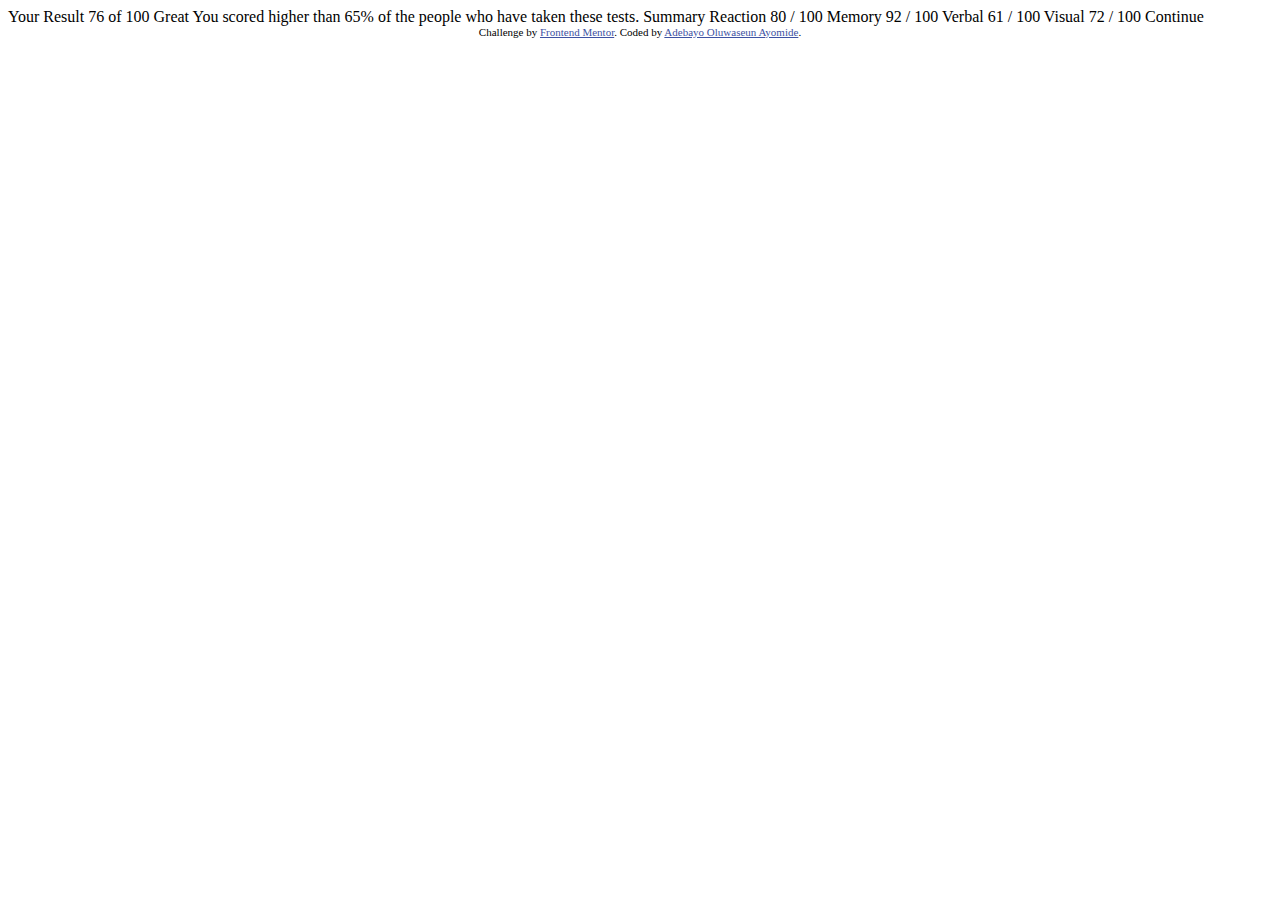
==== results-summary-component-main/index.html @ 3a075792 "Konga clone update" ====
<!DOCTYPE html>
<html lang="en">
<head>
  <meta charset="UTF-8">
  <meta name="viewport" content="width=device-width, initial-scale=1.0"> <!-- displays site properly based on user's device -->

  <link rel="icon" type="image/png" sizes="32x32" href="./assets/images/favicon-32x32.png">
  
  <title>Frontend Mentor | Results summary component</title>

  <!-- Feel free to remove these styles or customise in your own stylesheet 👍 -->
  <style>
    .attribution { font-size: 11px; text-align: center; }
    .attribution a { color: hsl(228, 45%, 44%); }
  </style>
</head>
<body>

  Your Result
  76
  of 100

  Great
  You scored higher than 65% of the people who have taken these tests.
  
  Summary

  Reaction
  80 / 100

  Memory
  92 / 100

  Verbal
  61 / 100

  Visual
  72 / 100

  Continue
  
  <div class="attribution">
    Challenge by <a href="https://github.com/pholhuche" target="_blank">Frontend Mentor</a>. 
    Coded by <a href="#">Adebayo Oluwaseun Ayomide</a>.
  </div>
</body>
</html>
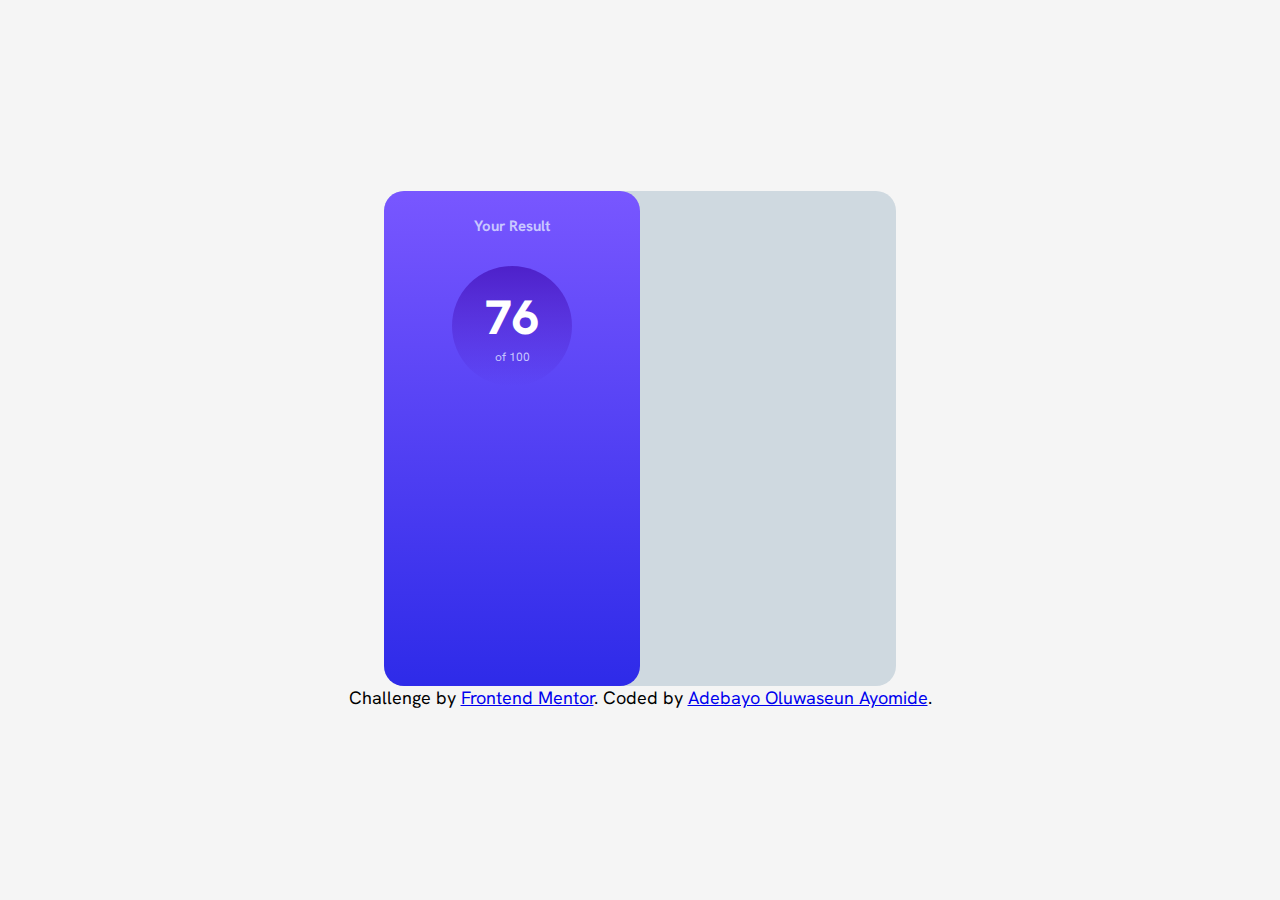
==== commit 33417f92: "new" ====
--- a/results-summary-component-main/index.html
+++ b/results-summary-component-main/index.html
@@ -8,40 +8,76 @@
   
   <title>Frontend Mentor | Results summary component</title>
 
-  <!-- Feel free to remove these styles or customise in your own stylesheet 👍 -->
-  <style>
+  <link rel="stylesheet" href="resultcard.css">
+  <link rel="preconnect" href="https://fonts.googleapis.com">
+<link rel="preconnect" href="https://fonts.gstatic.com" crossorigin>
+<link href="https://fonts.googleapis.com/css2?family=Hanken+Grotesk:ital,wght@0,100..900;1,100..900&family=Rajdhani:wght@300;400;500;600;700&display=swap" rel="stylesheet">
+  <!-- <style>
+   
     .attribution { font-size: 11px; text-align: center; }
     .attribution a { color: hsl(228, 45%, 44%); }
-  </style>
+  </style> -->
 </head>
 <body>
+  <!-- <div class="box">
 
-  Your Result
-  76
-  of 100
+    <div class="box1">
+      <div>Your Result</div>
+      <div class="circle">
+          <div class="firNum">76</div>
+          <div>of 100</div>
+      </div>
+      <div>Great</div>
+      <div>You scored higher than 65% of the people who have taken these tests.</div>
+    </div>
 
-  Great
-  You scored higher than 65% of the people who have taken these tests.
-  
-  Summary
+    <div class="box2">
+      <p>Summary</p>
+      <div class="sumR">
+        <div>Reaction</div>
+        <div>80 / 100</div>
+      </div>
+      <div class="sumM">
+        <div>Memory</div>
+        <div>92 / 100</div>
+      </div>
+      <div class="sumV">
+        <div>Verbal</div>
+        <div>61 / 100</div>
+      </div>
+      <div class="sumVl">
+        <div>Visual</div>
+        <div>72 / 100</div>
+      </div>
 
-  Reaction
-  80 / 100
+      <button>Continue</button>
+      
+    </div> 
 
-  Memory
-  92 / 100
+  </div>
+    <div class="attribution">
+      Challenge by <a href="https://github.com/pholhuche" target="_blank">Frontend Mentor</a>. 
+      Coded by <a href="#">Adebayo Oluwaseun Ayomide</a>.
+    </div>
+ -->
 
-  Verbal
-  61 / 100
+    <div class="result-summary">
+      <div class="component-left">
+          <h5>Your Result</h5>
+          <div class="left-circle">
+            <h2>76</h2>
+            <p>of 100</p>
+          </div>
 
-  Visual
-  72 / 100
+      </div>
+      <div class="component-right">
 
-  Continue
-  
-  <div class="attribution">
-    Challenge by <a href="https://github.com/pholhuche" target="_blank">Frontend Mentor</a>. 
-    Coded by <a href="#">Adebayo Oluwaseun Ayomide</a>.
-  </div>
+      </div>
+    </div>
+
+    <div class="attribution">
+      Challenge by <a href="https://github.com/pholhuche" target="_blank">Frontend Mentor</a>. 
+      Coded by <a href="#">Adebayo Oluwaseun Ayomide</a>.
+    </div>
 </body>
 </html>--- a/results-summary-component-main/resultcard.css
+++ b/results-summary-component-main/resultcard.css
@@ -0,0 +1,102 @@
+*{
+    box-sizing: border-box;
+    padding: 0;
+    margin: 0;
+  }
+
+  body{
+    background-color: whitesmoke;
+    display: flex;
+    justify-content: center;
+    align-items: center;
+    flex-direction: column;
+    font-size: 18px;
+    height: 100vh;
+    font-family: "Hanken Grotesk", sans-serif;
+  }
+
+  .box{
+    display: flex;
+    position: relative;
+    flex-direction: row;
+    /* justify-content: space-between; */
+    align-items: center;
+    height: 300px;
+    width: 400px;
+    gap: 20px;
+  }
+
+  .box1{
+   
+    box-sizing: border-box;
+    background-color: rgb(43, 43, 233);
+    color: white;
+    height: 300px;
+    width: 230px;
+    border-radius: 15px;
+    text-align: center;
+    padding: 20px 35px;
+
+  }
+
+  .circle{
+    height: 120px;
+    width: 120px;
+    background-color: rgb(34, 10, 143);
+    border-radius: 50%;
+    margin: 20px;
+    align-content: center;
+  }
+
+  .firNum{
+    font-size: 40px;
+    font-weight: 600;
+  }
+
+/* New style */
+
+  .result-summary{
+    width: 40%;
+    height: 55vh;
+    background-color:rgb(207, 217, 224);
+    border-radius: 20px;
+  }
+
+.component-left{
+    width: 50%;
+    height: 55vh;
+    border-radius: 20px;
+    background: linear-gradient(to bottom, hsl(252, 100%, 67%), hsl(241, 81%, 54%));
+    display: flex;
+    flex-direction: column;
+   padding: 25px 0 ;
+    align-items: center;
+}
+
+.component-left>h5{
+    color: hsl(241, 100%, 89%);
+    padding: 0 0 30px 0;
+}
+
+.left-circle>h2{
+    color: hsl(0, 0%, 100%);
+    font-size: 48px;
+    font-weight: 800;
+ 
+}
+
+.left-circle>p{
+    color: hsl(241, 100%, 89%);
+   font-size: 12px;
+}
+
+.left-circle{
+    height: 120px;
+    width: 120px;
+    border-radius: 50%;
+    
+    background: linear-gradient(to bottom, hsla(256, 72%, 46%, 1), hsla(241, 72%, 46%, 0));
+    text-align: center;
+    padding: 20px;
+    
+}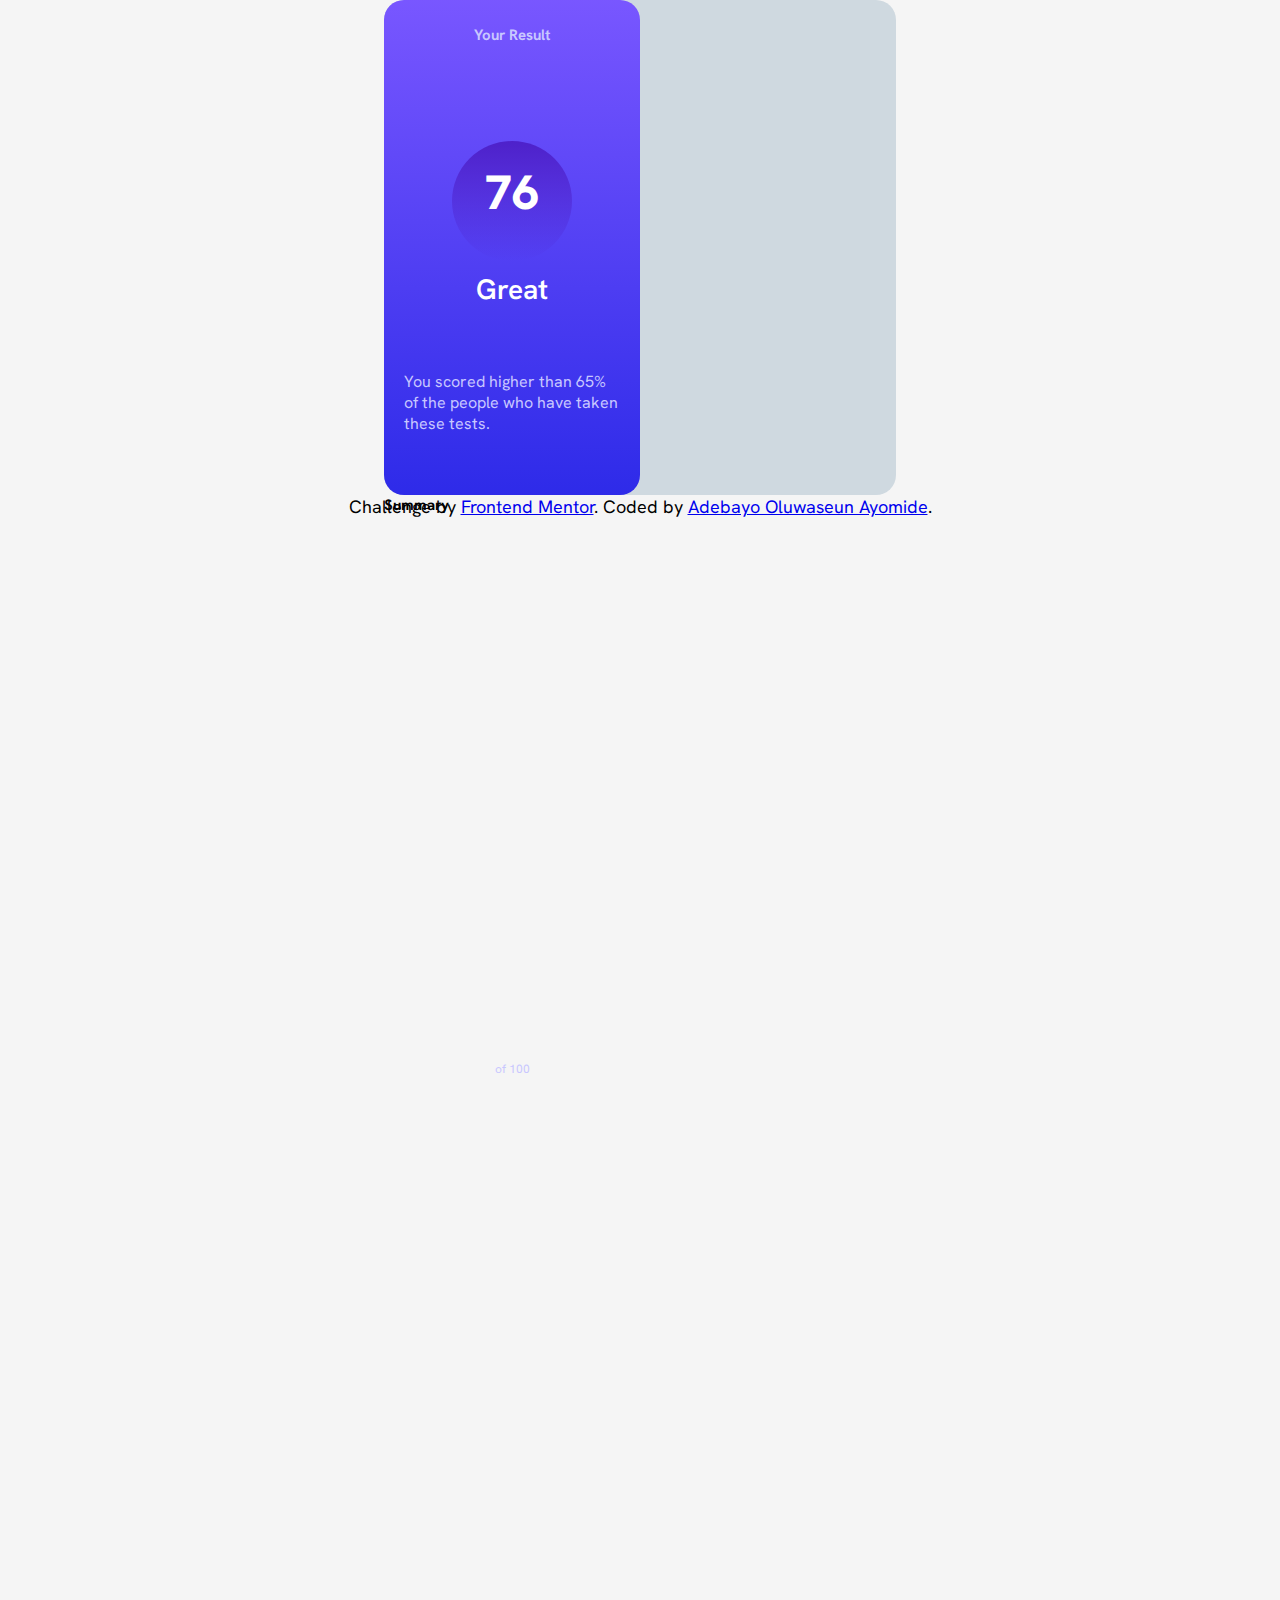
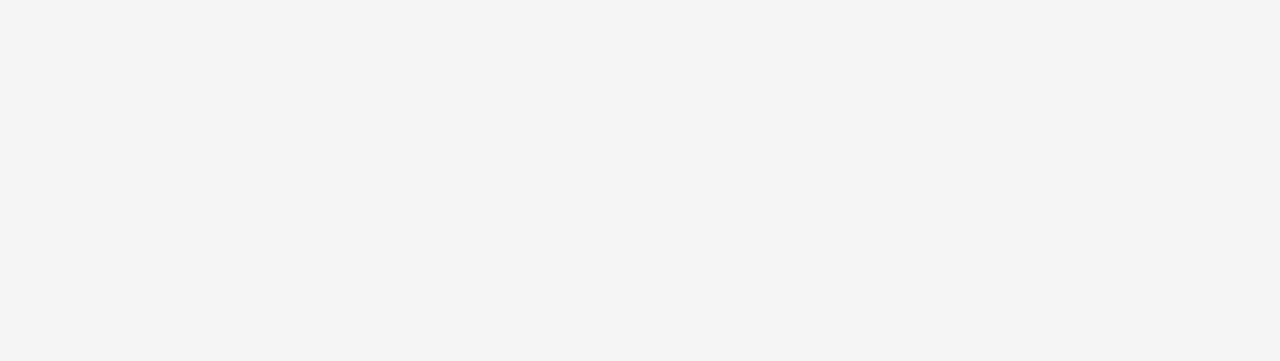
==== commit c309e101: "modified" ====
--- a/results-summary-component-main/index.html
+++ b/results-summary-component-main/index.html
@@ -68,16 +68,20 @@
             <h2>76</h2>
             <p>of 100</p>
           </div>
+          <h2>Great</h2>
+          <p>You scored higher than 65% of the people who have taken these tests.</p>
 
       </div>
+
       <div class="component-right">
+          <h5>Summary</h5>
 
       </div>
     </div>
 
-    <div class="attribution">
-      Challenge by <a href="https://github.com/pholhuche" target="_blank">Frontend Mentor</a>. 
-      Coded by <a href="#">Adebayo Oluwaseun Ayomide</a>.
-    </div>
+        <div class="attribution">
+          Challenge by <a href="https://github.com/pholhuche" target="_blank">Frontend Mentor</a>. 
+          Coded by <a href="#">Adebayo Oluwaseun Ayomide</a>.
+        </div>
 </body>
 </html>--- a/results-summary-component-main/resultcard.css
+++ b/results-summary-component-main/resultcard.css
@@ -2,6 +2,7 @@
     box-sizing: border-box;
     padding: 0;
     margin: 0;
+    height: 100vh;
   }
 
   body{
@@ -99,4 +100,19 @@
     text-align: center;
     padding: 20px;
     
+}
+
+.component-left>h2{
+  color: hsl(0, 0%, 100%);
+  font-size: 28px;
+  font-weight: 600;
+  margin: 10px;
+}
+
+.component-left>p{
+  color: hsl(241, 100%, 89%);
+  font-size: 16px;
+  font-weight: 400;
+  margin: 0px 20px 10px 20px;
+  text-align: center0;
 }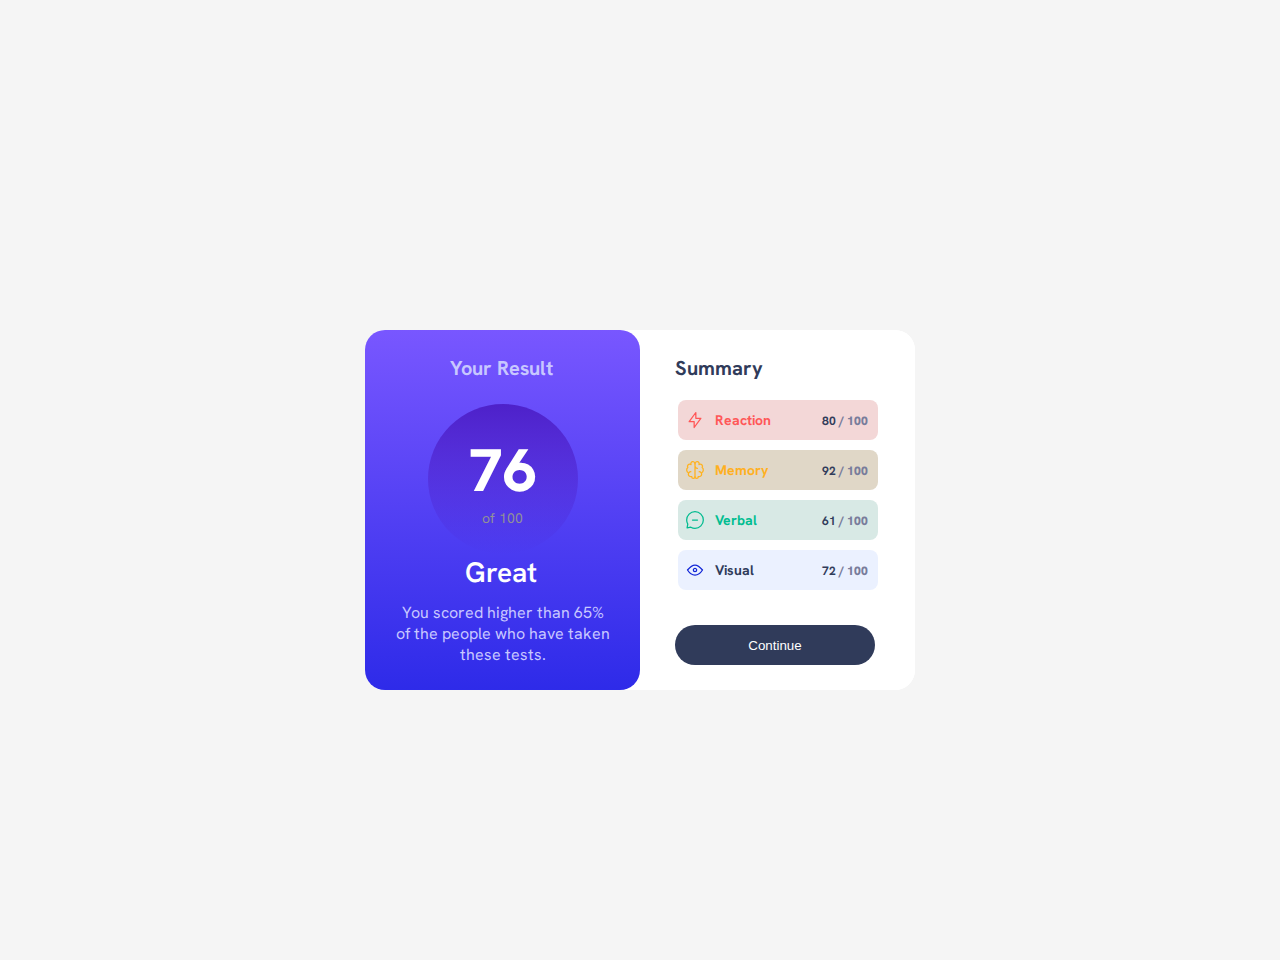
==== commit ae6d2faf: "Modified 29Nov" ====
--- a/results-summary-component-main/index.html
+++ b/results-summary-component-main/index.html
@@ -74,14 +74,54 @@
       </div>
 
       <div class="component-right">
+          <div class="hfive">
           <h5>Summary</h5>
+          </div>
 
-      </div>
+          <div id="cards">
+              <div class="rCard">
+                <div class="rImage">
+                  <img src=".\assets\images\icon-reaction.svg" alt="Reaction">
+                  <h6 id="rText">Reaction</h6>
+                </div>
+                <h6>80 <b>/ 100</b></h6>
+              </div>
+
+              <div class="mCard">
+                <div class="rImage">
+                  <img src=".\assets\images\icon-memory.svg" alt="Memory">
+                  <h6 id="mText">Memory</h6>
+                </div>
+                <h6>92 <b>/ 100</b></h6>
+              </div>
+
+              <div class="vCard">
+                <div class="rImage">
+                  <img src=".\assets\images\icon-verbal.svg" alt="Verbal">
+                  <h6 id="vText">Verbal</h6>
+                </div>
+                <h6>61 <b>/ 100</b></h6>
+              </div>
+
+              <div class="viCard">
+                <div class="rImage">
+                  <img src=".\assets\images\icon-visual.svg" alt="Visual">
+                  <h6 id="viText">Visual</h6>
+                </div>
+                <h6>72 <b>/ 100</b></h6>
+              </div>
+             
+            </div>
+          
+          <div>
+          <button class="btn">Continue</button>
+          </div>
+
+        </div>
     </div>
-
-        <div class="attribution">
+        <!-- <div class="attribution">
           Challenge by <a href="https://github.com/pholhuche" target="_blank">Frontend Mentor</a>. 
           Coded by <a href="#">Adebayo Oluwaseun Ayomide</a>.
-        </div>
+        </div> -->
 </body>
 </html>--- a/results-summary-component-main/resultcard.css
+++ b/results-summary-component-main/resultcard.css
@@ -1,104 +1,74 @@
-*{
+ *{
     box-sizing: border-box;
     padding: 0;
     margin: 0;
-    height: 100vh;
+    height: 100%;
+    width: 100%;
   }
 
   body{
     background-color: whitesmoke;
     display: flex;
+    margin-top: 60px;
     justify-content: center;
     align-items: center;
-    flex-direction: column;
+    flex-direction: row;
     font-size: 18px;
     height: 100vh;
     font-family: "Hanken Grotesk", sans-serif;
   }
 
-  .box{
-    display: flex;
-    position: relative;
+ 
+  .result-summary{
+    display: flex;
     flex-direction: row;
-    /* justify-content: space-between; */
-    align-items: center;
-    height: 300px;
-    width: 400px;
-    gap: 20px;
-  }
-
-  .box1{
-   
-    box-sizing: border-box;
-    background-color: rgb(43, 43, 233);
-    color: white;
-    height: 300px;
-    width: 230px;
-    border-radius: 15px;
-    text-align: center;
-    padding: 20px 35px;
-
-  }
-
-  .circle{
-    height: 120px;
-    width: 120px;
-    background-color: rgb(34, 10, 143);
-    border-radius: 50%;
-    margin: 20px;
-    align-content: center;
-  }
-
-  .firNum{
-    font-size: 40px;
-    font-weight: 600;
-  }
-
-/* New style */
-
-  .result-summary{
-    width: 40%;
-    height: 55vh;
-    background-color:rgb(207, 217, 224);
+    width: 550px;
+    height: 360px;
+    background-color:hsl(0, 0%, 100%);
     border-radius: 20px;
   }
 
 .component-left{
-    width: 50%;
-    height: 55vh;
+    width: 275px;
+    height: 360px;
     border-radius: 20px;
     background: linear-gradient(to bottom, hsl(252, 100%, 67%), hsl(241, 81%, 54%));
     display: flex;
     flex-direction: column;
-   padding: 25px 0 ;
+    justify-content: center; 
+   padding: 25px 0 ; 
     align-items: center;
 }
 
 .component-left>h5{
     color: hsl(241, 100%, 89%);
-    padding: 0 0 30px 0;
+    font-size: 20px;
+    margin-left: 170px;
 }
 
 .left-circle>h2{
     color: hsl(0, 0%, 100%);
-    font-size: 48px;
+    font-size: 60px;
     font-weight: 800;
  
 }
 
-.left-circle>p{
-    color: hsl(241, 100%, 89%);
-   font-size: 12px;
+.left-circle p{
+    color: hsl(240, 2%, 58%);
+   font-size: 14px;
+   
 }
 
 .left-circle{
-    height: 120px;
-    width: 120px;
+  display: flex;
+  flex-direction: column;
+    height: 150px;
+    width: 150px;
     border-radius: 50%;
-    
     background: linear-gradient(to bottom, hsla(256, 72%, 46%, 1), hsla(241, 72%, 46%, 0));
     text-align: center;
-    padding: 20px;
+    justify-content: center;
+    padding: 30px;
     
 }
 
@@ -106,13 +76,468 @@
   color: hsl(0, 0%, 100%);
   font-size: 28px;
   font-weight: 600;
-  margin: 10px;
+  margin-left: 200px;
 }
 
 .component-left>p{
   color: hsl(241, 100%, 89%);
   font-size: 16px;
   font-weight: 400;
-  margin: 0px 20px 10px 20px;
-  text-align: center0;
-}+  padding: 0 30px;
+  text-align: center;
+}
+
+.component-right{
+    width: 275px;
+    height: 360px;
+    border-radius: 0 20px 20px 0;
+    background: white;
+    display: flex;
+    flex-direction: column;
+    justify-content: center; 
+    padding: 25px 0 ; 
+    align-items: center;
+}
+
+ .component-right .hfive h5{
+  color: hsl(224, 30%, 27%);
+  font-size: 20px;
+  margin-left: 35px;
+}
+
+img{
+  height: 20px;
+  width: 20px;
+}
+
+.rImage{
+  display: flex;
+  flex-direction: row;
+  height: 30px;
+  width: 100px;
+  align-items: center;
+  gap: 10px;
+  margin-left: 7px;
+}
+
+#rText{
+  color: hsl(0, 100%, 67%);
+  margin-top: 12px;
+  margin-left: px; 
+  text-align: center;
+  font-size: 14px;
+}
+
+.rCard{
+  display: flex;
+  flex-direction: row;
+  justify-content: center;
+  align-items: center;
+  height: 40px;
+  width: 200px;
+  background: rgb(243, 215, 215);
+  border-radius: 8px;
+}
+
+.rCard h6{
+  color: hsl(224, 30%, 27%);
+ text-align: right;
+ margin-top: 25px;
+ margin-right: 10px;
+}
+
+.rCard h6 b{
+  color: hsl(233, 15%, 54%);
+}
+
+#cards{
+  display: flex;
+  flex-direction: column;
+  gap: 10px;
+  height: 250px;
+  width: 200px;
+  /* background: rgb(78, 78, 78); */
+  margin-top: -30px;
+  
+
+}
+
+#mText{
+  color: hsl(39, 100%, 56%);
+  margin-top: 12px;
+  margin-left: px; 
+  text-align: center;
+  font-size: 14px;
+}
+
+.mCard{
+  display: flex;
+  flex-direction: row;
+  justify-content: center;
+  align-items: center;
+  height: 40px;
+  width: 200px;
+  background: hsl(38, 29%, 83%);
+  border-radius: 8px;
+}
+
+.mCard h6{
+  color: hsl(224, 30%, 27%);
+ text-align: right;
+ margin-top: 25px;
+ margin-right: 10px;
+}
+
+.mCard h6 b{
+  color: hsl(233, 15%, 54%);
+}
+
+#vText{
+  color: hsl(166, 100%, 37%);
+  margin-top: 12px;
+  margin-left: px; 
+  text-align: center;
+  font-size: 14px;
+}
+
+.vCard{
+  display: flex;
+  flex-direction: row;
+  justify-content: center;
+  align-items: center;
+  height: 40px;
+  width: 200px;
+  background: hsl(167, 29%, 88%);
+  border-radius: 8px;
+}
+
+.vCard h6{
+  color: hsl(224, 30%, 27%);
+ text-align: right;
+ margin-top: 25px;
+ margin-right: 10px;
+}
+
+.vCard h6 b{
+  color: hsl(233, 15%, 54%);
+}
+
+#viText{
+  color: hsl(224, 30%, 27%);
+  margin-top: 12px;
+  margin-left: px; 
+  text-align: center;
+  font-size: 14px;
+}
+
+.viCard{
+  display: flex;
+  flex-direction: row;
+  justify-content: center;
+  align-items: center;
+  height: 40px;
+  width: 200px;
+  background: hsl(221, 100%, 96%);
+  border-radius: 8px;
+}
+
+.viCard h6{
+  color: hsl(224, 30%, 27%);
+ text-align: right;
+ margin-top: 25px;
+ margin-right: 10px;
+}
+
+.viCard h6 b{
+  color: hsl(233, 15%, 54%);
+}
+
+.btn{
+  height: 40px;
+  width: 200px;
+  border: none;
+  border-radius: 50px;
+  background: hsl(224, 30%, 27%);
+  color: white;
+  font-weight: 500;
+  margin-left: 35px;
+  margin-top: 35px;
+  cursor: pointer;
+  transition-duration: 0.4s;
+}
+
+.btn:hover{
+  background: linear-gradient(to bottom, hsl(252, 100%, 67%), hsl(241, 81%, 54%));
+}
+
+
+@media (max-width: 435px) {
+
+  body{
+    background-color: whitesmoke;
+    display: flex;
+    margin-top: px;
+    justify-content: center;
+    align-items: center;
+    flex-direction: column;
+    font-size: 24px;
+    height: 100vh;
+    font-family: "Hanken Grotesk", sans-serif;
+    
+  }
+
+  .result-summary{
+    display: flex;
+    flex-direction: column;
+    width: 375px;
+    height: 800px;
+    background-color:hsl(0, 0%, 100%);
+    border-radius: 0px;
+  }
+
+  .component-left{
+    width: 375px;
+    height: 350px;
+    border-radius: 0 0 20px 20px ;
+    background: linear-gradient(to bottom, hsl(252, 100%, 67%), hsl(241, 81%, 54%));
+    display: flex;
+    flex-direction: column;
+    justify-content: center; 
+   padding: 25px 0 ; 
+    align-items: center;
+}
+
+.component-left>h5{
+    color: hsl(241, 100%, 89%);
+    font-size: 20px;
+    margin-left: 295px;
+}
+
+.left-circle>h2{
+    color: hsl(0, 0%, 100%);
+    font-size: 60px;
+    font-weight: 800;
+ 
+}
+
+.left-circle p{
+    color: hsl(240, 2%, 58%);
+   font-size: 14px;
+   
+}
+
+.left-circle{
+  display: flex;
+  flex-direction: column;
+    height: 150px;
+    width: 150px;
+    border-radius: 50%;
+    background: linear-gradient(to bottom, hsla(256, 72%, 46%, 1), hsla(241, 72%, 46%, 0));
+    text-align: center;
+    justify-content: center;
+    padding: 30px;
+    margin-bottom: 10px;
+    
+}
+
+.component-left>h2{
+  color: hsl(0, 0%, 100%);
+  font-size: 28px;
+  font-weight: 600;
+  margin-left: 300px;
+  
+}
+
+.component-left>p{
+  color: hsl(241, 100%, 89%);
+  font-size: 16px;
+  font-weight: 400;
+  padding: 0 60px;
+  text-align: center;
+}
+
+.component-right{
+  width: 375px;
+  height: 450px;
+  border-radius: 0 20px 20px 0;
+  background: white;
+  display: flex;
+  flex-direction: column;
+  justify-content: center; 
+  padding: 25px 0 ; 
+  align-items: center;
+}
+
+.component-right .hfive h5{
+color: hsl(224, 30%, 27%);
+font-size: 20px;
+margin-left: 35px;
+}
+
+img{
+height: 30px;
+width: 30px;
+}
+
+.rImage{
+display: flex;
+flex-direction: row;
+height: 40px;
+width: 120px;
+align-items: center;
+gap: 10px;
+margin-left: 7px;
+}
+
+#rText{
+color: hsl(0, 100%, 67%);
+margin-top: 15px;
+margin-left: px; 
+text-align: center;
+font-size: 18px;
+}
+
+.rCard{
+display: flex;
+flex-direction: row;
+justify-content: center;
+align-items: center;
+height: 60px;
+width: 320px;
+background: rgb(243, 215, 215);
+border-radius: 8px;
+}
+
+.rCard h6{
+color: hsl(224, 30%, 27%);
+text-align: right;
+margin-top: 40px;
+margin-right: 10px;
+}
+
+.rCard h6 b{
+color: hsl(233, 15%, 54%);
+}
+
+#cards{
+display: flex;
+flex-direction: column;
+gap: 15px;
+height: 250px;
+width: 320px;
+margin-top: 20px;
+
+
+}
+
+#mText{
+color: hsl(39, 100%, 56%);
+margin-top: 15px;
+margin-left: px; 
+text-align: center;
+font-size: 18px;
+}
+
+.mCard{
+display: flex;
+flex-direction: row;
+justify-content: center;
+align-items: center;
+height: 60px;
+width: 320px;
+background: hsl(38, 29%, 83%);
+border-radius: 8px;
+}
+
+.mCard h6{
+color: hsl(224, 30%, 27%);
+text-align: right;
+margin-top: 40px;
+margin-right: 10px;
+}
+
+.mCard h6 b{
+color: hsl(233, 15%, 54%);
+}
+
+#vText{
+color: hsl(166, 100%, 37%);
+margin-top: 15px;
+margin-left: px; 
+text-align: center;
+font-size: 18px;
+}
+
+.vCard{
+display: flex;
+flex-direction: row;
+justify-content: center;
+align-items: center;
+height: 60px;
+width: 320px;
+background: hsl(167, 29%, 88%);
+border-radius: 8px;
+}
+
+.vCard h6{
+color: hsl(224, 30%, 27%);
+text-align: right;
+margin-top: 40px;
+margin-right: 10px;
+}
+
+.vCard h6 b{
+color: hsl(233, 15%, 54%);
+}
+
+#viText{
+color: hsl(224, 30%, 27%);
+margin-top: 15px;
+margin-left: px; 
+text-align: center;
+font-size: 18px;
+}
+
+.viCard{
+display: flex;
+flex-direction: row;
+justify-content: center;
+align-items: center;
+height: 60px;
+width: 320px;
+background: hsl(221, 100%, 96%);
+border-radius: 8px;
+}
+
+.viCard h6{
+color: hsl(224, 30%, 27%);
+text-align: right;
+margin-top: 40px;
+margin-right: 10px;
+}
+
+.viCard h6 b{
+color: hsl(233, 15%, 54%);
+}
+
+.btn{
+height: 60px;
+width: 320px;
+border: none;
+border-radius: 50px;
+background: hsl(224, 30%, 27%);
+color: white;
+font-size: 20px;
+font-weight: 600;
+margin-left: 30px;
+margin-top: 50px;
+cursor: pointer;
+transition-duration: 0.4s;
+}
+
+
+
+
+
+}
+
